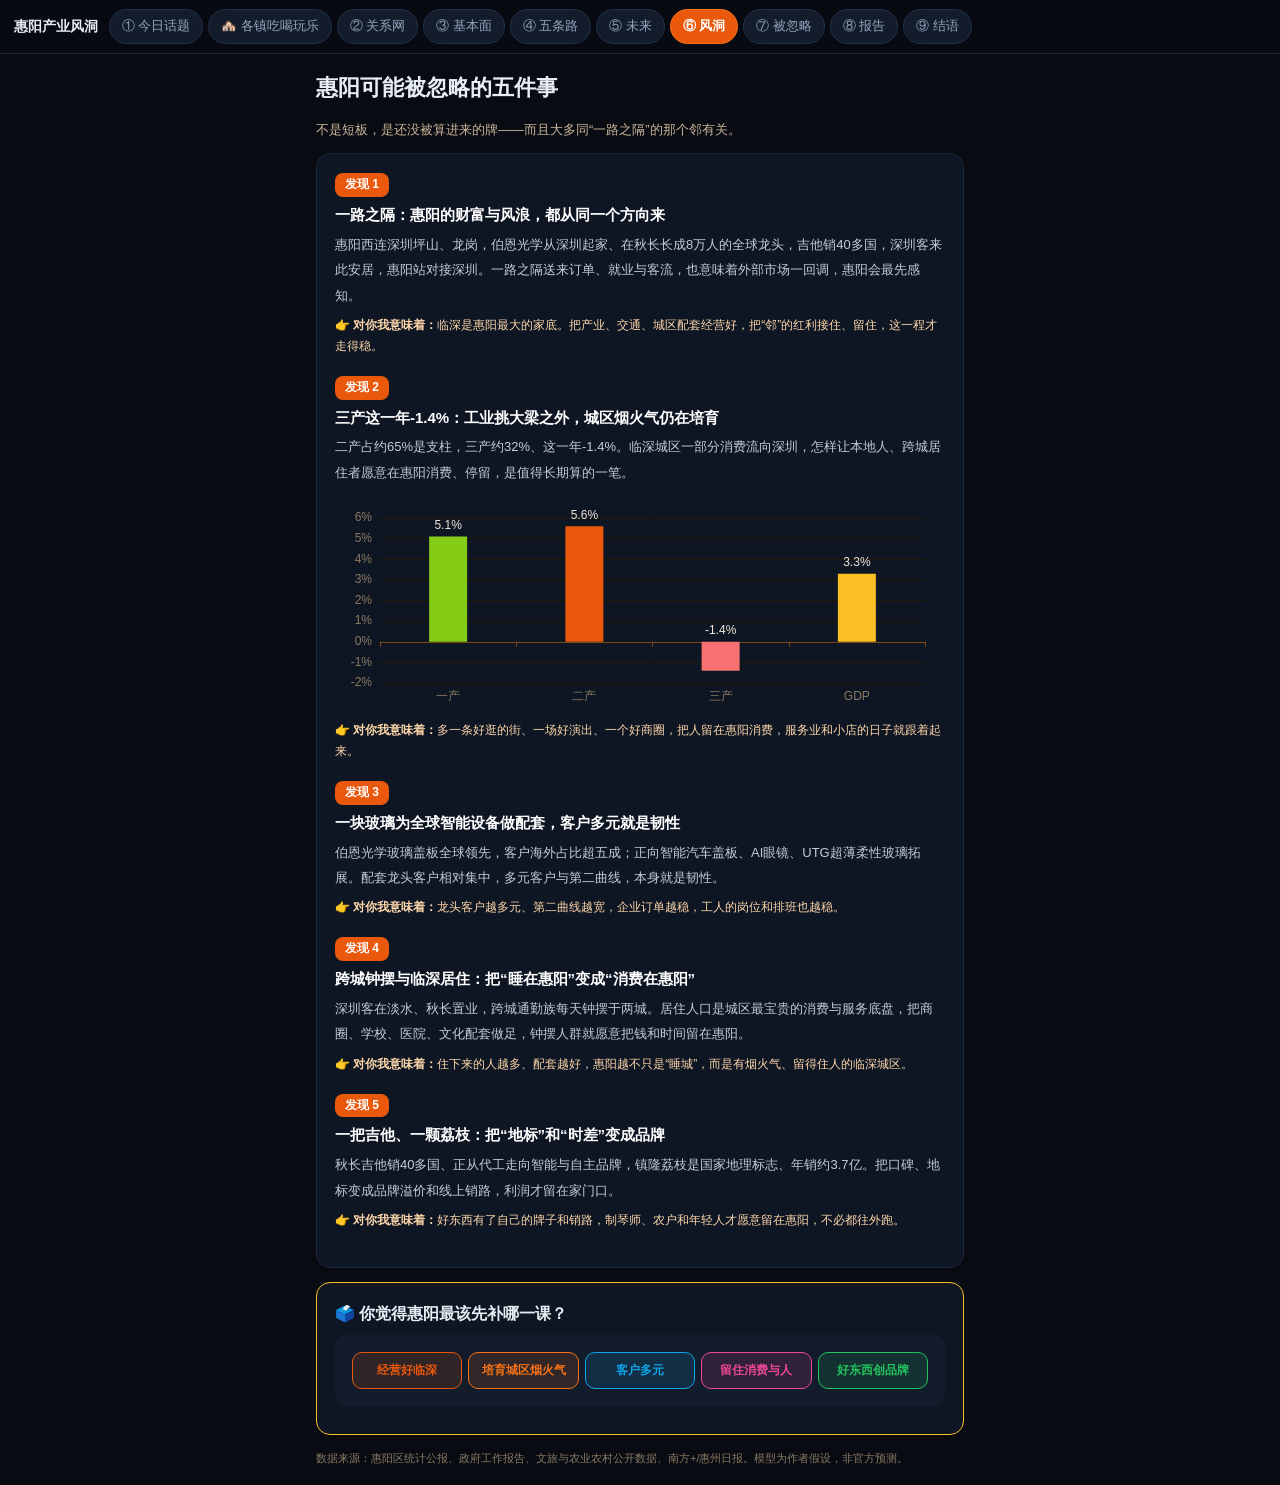
==== blindspot.html @ 1bed4685 "惠阳产业决策风洞（命门·邻）：10页面+统一模型内核+hot/life 数据快照 (2026-10-12)" ====
<!doctype html>
<html lang="zh-CN"><head><meta charset="utf-8"><meta name="viewport" content="width=device-width,initial-scale=1">
<title>惠阳被忽略的</title>
<script src="lib/echarts.min.js"></script>
<script src="model.js"></script>
<style>
*{box-sizing:border-box}
body{margin:0;background:#080b12;color:#e6edf3;font:14px/1.65 -apple-system,"PingFang SC","Microsoft YaHei",sans-serif}
.nav{position:sticky;top:0;z-index:50;display:flex;gap:5px;align-items:center;padding:9px 14px;background:rgba(8,11,18,.95);border-bottom:1px solid #1b2434;overflow-x:auto}
.nav b{font-size:14px;margin-right:6px;flex:none}
.nav a{background:#131c2b;color:#93a4bd;border:1px solid #22304a;padding:6px 12px;border-radius:20px;font-size:12.5px;text-decoration:none;white-space:nowrap;flex:none}
.nav a.on{background:#ea580c;border-color:#f97316;color:#fff;font-weight:600}
.wrap{max-width:680px;margin:auto;padding:16px}
.card{background:#0e1523;border:1px solid #1c2739;border-radius:14px;padding:18px;margin-bottom:14px}
h1{font-size:22px;margin:0 0 4px}.sub{color:#cbb59a;font-size:13px}
h2{font-size:16px;margin:0 0 6px}
.finding{margin-bottom:18px}
.finding .num{display:inline-block;background:#ea580c;color:#fff;border-radius:8px;padding:2px 10px;font-size:12px;font-weight:700;margin-bottom:6px}
.finding .t{font-size:15px;font-weight:700;color:#fff;margin-bottom:4px}
.finding .d{font-size:13px;color:#c2cdda;line-height:1.95}
.chart{width:100%;height:220px;margin-top:8px}
.means{margin-top:7px;font-size:12px;color:#fed7aa;line-height:1.75}
.vote{background:#131c2b;border-radius:10px;padding:14px;margin-top:8px}
.vote button{flex:1;min-width:70px;border-radius:10px;padding:10px 6px;cursor:pointer;font-size:11.5px;font-weight:700;margin:3px}
</style></head><body>

<div class="nav">
  <b>惠阳产业风洞</b>
  <a href="index.html">① 今日话题</a><a href="town.html">🏘️ 各镇吃喝玩乐</a><a href="network.html">② 关系网</a><a href="who.html">③ 基本面</a><a href="choices.html">④ 五条路</a><a href="future.html">⑤ 未来</a><a href="windtunnel.html" class="on">⑥ 风洞</a><a href="blindspot.html">⑦ 被忽略</a><a href="report.html">⑧ 报告</a><a href="ending.html">⑨ 结语</a>
</div>

<div class="wrap">
  <h1>惠阳可能被忽略的五件事</h1>
  <p class="sub">不是短板，是还没被算进来的牌——而且大多同“一路之隔”的那个邻有关。</p>

  <div class="card" style="margin-top:12px">
    <div class="finding">
      <div class="num">发现 1</div>
      <div class="t">一路之隔：惠阳的财富与风浪，都从同一个方向来</div>
      <div class="d">惠阳西连深圳坪山、龙岗，伯恩光学从深圳起家、在秋长长成8万人的全球龙头，吉他销40多国，深圳客来此安居，惠阳站对接深圳。一路之隔送来订单、就业与客流，也意味着外部市场一回调，惠阳会最先感知。</div>
      <div class="means">👉 <b>对你我意味着：</b>临深是惠阳最大的家底。把产业、交通、城区配套经营好，把“邻”的红利接住、留住，这一程才走得稳。</div>
    </div>
    <div class="finding">
      <div class="num">发现 2</div>
      <div class="t">三产这一年-1.4%：工业挑大梁之外，城区烟火气仍在培育</div>
      <div class="d">二产占约65%是支柱，三产约32%、这一年-1.4%。临深城区一部分消费流向深圳，怎样让本地人、跨城居住者愿意在惠阳消费、停留，是值得长期算的一笔。</div>
      <div id="spChart" class="chart"></div>
      <div class="means">👉 <b>对你我意味着：</b>多一条好逛的街、一场好演出、一个好商圈，把人留在惠阳消费，服务业和小店的日子就跟着起来。</div>
    </div>
    <div class="finding">
      <div class="num">发现 3</div>
      <div class="t">一块玻璃为全球智能设备做配套，客户多元就是韧性</div>
      <div class="d">伯恩光学玻璃盖板全球领先，客户海外占比超五成；正向智能汽车盖板、AI眼镜、UTG超薄柔性玻璃拓展。配套龙头客户相对集中，多元客户与第二曲线，本身就是韧性。</div>
      <div class="means">👉 <b>对你我意味着：</b>龙头客户越多元、第二曲线越宽，企业订单越稳，工人的岗位和排班也越稳。</div>
    </div>
    <div class="finding">
      <div class="num">发现 4</div>
      <div class="t">跨城钟摆与临深居住：把“睡在惠阳”变成“消费在惠阳”</div>
      <div class="d">深圳客在淡水、秋长置业，跨城通勤族每天钟摆于两城。居住人口是城区最宝贵的消费与服务底盘，把商圈、学校、医院、文化配套做足，钟摆人群就愿意把钱和时间留在惠阳。</div>
      <div class="means">👉 <b>对你我意味着：</b>住下来的人越多、配套越好，惠阳越不只是“睡城”，而是有烟火气、留得住人的临深城区。</div>
    </div>
    <div class="finding">
      <div class="num">发现 5</div>
      <div class="t">一把吉他、一颗荔枝：把“地标”和“时差”变成品牌</div>
      <div class="d">秋长吉他销40多国、正从代工走向智能与自主品牌，镇隆荔枝是国家地理标志、年销约3.7亿。把口碑、地标变成品牌溢价和线上销路，利润才留在家门口。</div>
      <div class="means">👉 <b>对你我意味着：</b>好东西有了自己的牌子和销路，制琴师、农户和年轻人才愿意留在惠阳，不必都往外跑。</div>
    </div>
  </div>

  <div class="card" style="border-color:#fbbf24">
    <h2>🗳️ 你觉得惠阳最该先补哪一课？</h2>
    <div class="vote" id="voteGrid" style="display:flex;flex-wrap:wrap"></div>
    <div id="voteOut" style="margin-top:10px;font-size:12.5px;color:#cbd5e1"></div>
  </div>

  <div style="font-size:11px;color:#8a7a63;line-height:1.8">数据来源：惠阳区统计公报、政府工作报告、文旅与农业农村公开数据、南方+/惠州日报。模型为作者假设，非官方预测。</div>
</div>
<script>
// 2025 三次产业与GDP增速（突出三产-1.4%）
echarts.init(document.getElementById('spChart')).setOption({
  backgroundColor:'transparent',
  grid:{left:45,right:20,top:25,bottom:30},
  xAxis:{type:'category',data:['一产','二产','三产','GDP'],axisLabel:{color:'#8a7a63'},axisLine:{lineStyle:{color:'#7c4a12'}}},
  yAxis:{type:'value',axisLabel:{color:'#8a7a63',formatter:'{value}%'},splitLine:{lineStyle:{color:'#241a08'}}},
  series:[{type:'bar',barWidth:38,
    data:[
      {value:5.1,itemStyle:{color:'#84cc16'}},
      {value:5.6,itemStyle:{color:'#ea580c'}},
      {value:-1.4,itemStyle:{color:'#f87171'}},
      {value:3.3,itemStyle:{color:'#fbbf24'}}],
    label:{show:true,position:'top',color:'#f0e6d8',formatter:'{c}%'}}]
});
(function(){
  const KEY="huiyang_vote_v1";
  const opts=[
    {k:"neighbor",label:"经营好临深",c:"#ea580c"},
    {k:"service",label:"培育城区烟火气",c:"#f97316"},
    {k:"diversify",label:"客户多元",c:"#0ea5e9"},
    {k:"live",label:"留住消费与人",c:"#ec4899"},
    {k:"brand",label:"好东西创品牌",c:"#22c55e"}
  ];
  let d=JSON.parse(localStorage.getItem(KEY)||'{}');
  opts.forEach(o=>{if(typeof d[o.k]!=="number")d[o.k]=0;});
  document.getElementById('voteGrid').innerHTML=opts.map(o=>
    `<button style="background:${o.c}22;border:1px solid ${o.c};color:${o.c}" onclick="pick('${o.k}')">${o.label}</button>`).join("");
  window.pick=function(k){
    const cur=opts.find(o=>o.k===k);
    if(localStorage.getItem(KEY+"_done")){
      document.getElementById('voteOut').innerHTML=`你这一票投给了 <b style="color:${cur.c}">${cur.label}</b>。`;return;
    }
    d[k]++;localStorage.setItem(KEY,JSON.stringify(d));localStorage.setItem(KEY+"_done","1");
    document.getElementById('voteOut').innerHTML=`你这一票投给了 <b style="color:${cur.c}">${cur.label}</b>。<span style="color:#8a7a63">（本机选择，不同人的投票暂不汇总，不代表全体）</span>`;
  };
})();
</script>
</body></html>
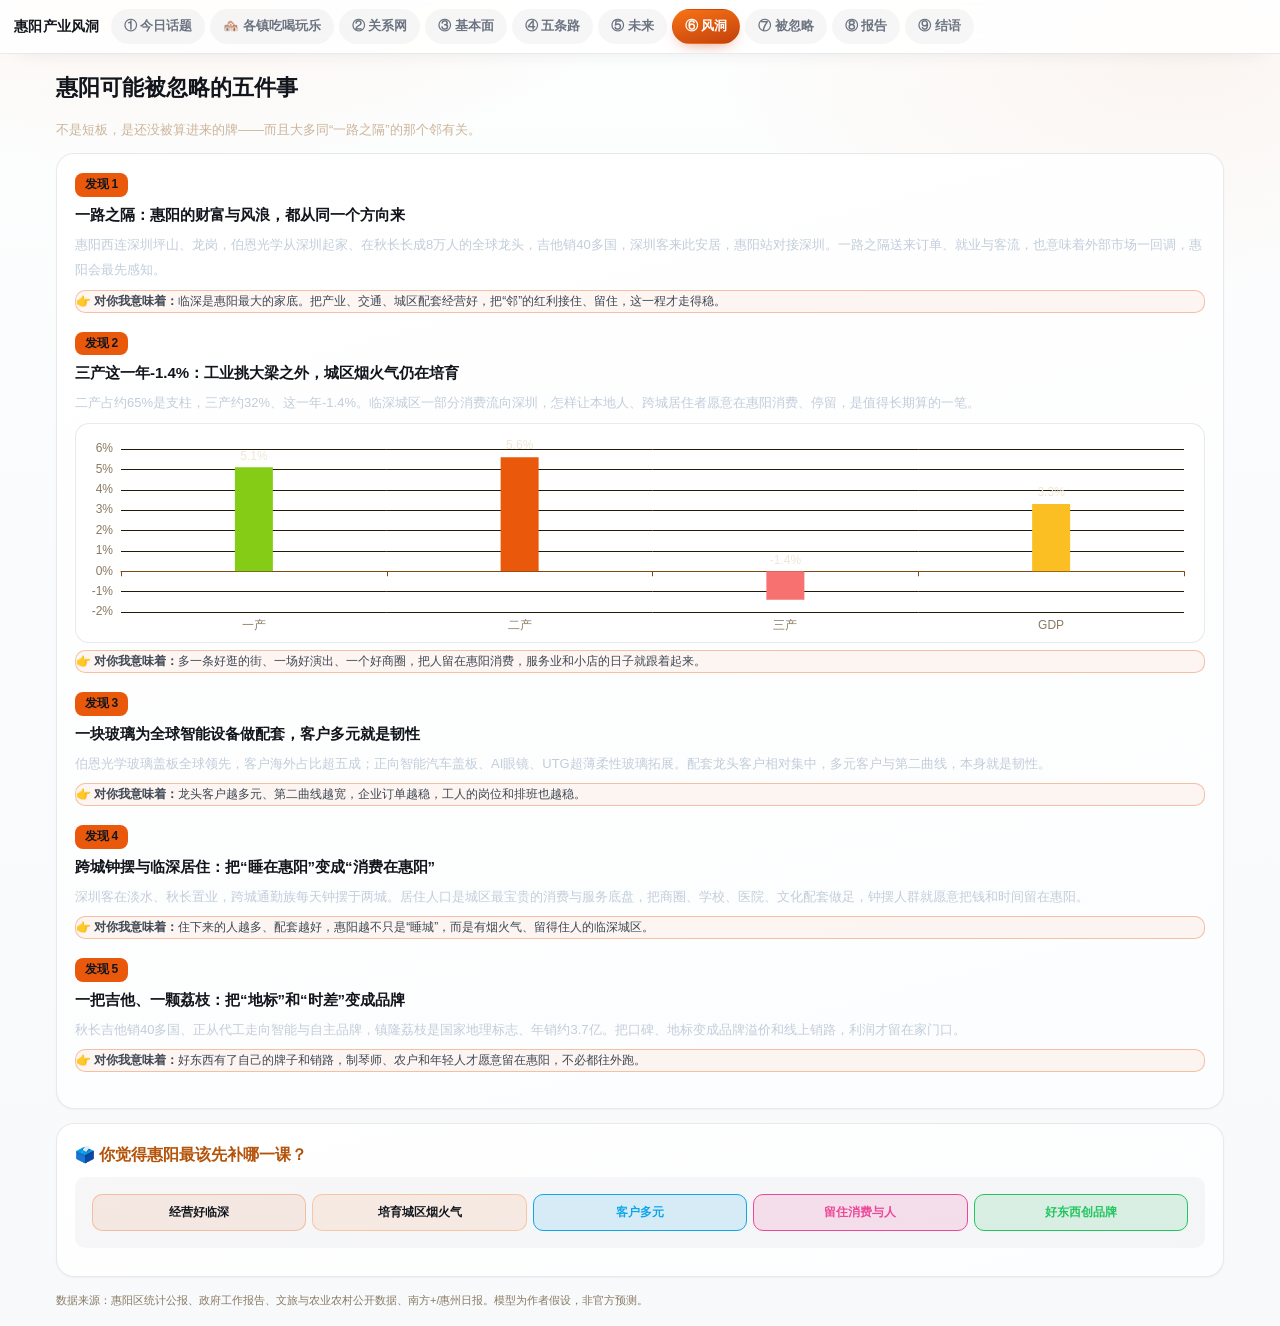
==== commit 188c4c91: "UI: 升级为高级白玻璃浅色设计系统 - 新增 ui/premium.css 覆盖层（保留原有结构与交互，只改配色/字重/阴影/圆角） - 11 个页面注入样式 + premium 偶发 503 自动" ====
--- a/blindspot.html
+++ b/blindspot.html
@@ -2,7 +2,7 @@
 <html lang="zh-CN"><head><meta charset="utf-8"><meta name="viewport" content="width=device-width,initial-scale=1">
 <title>惠阳被忽略的</title>
 <script src="lib/echarts.min.js"></script>
-<script src="model.js"></script>
+<script src="model.js?v=20261012f"></script>
 <style>
 *{box-sizing:border-box}
 body{margin:0;background:#080b12;color:#e6edf3;font:14px/1.65 -apple-system,"PingFang SC","Microsoft YaHei",sans-serif}
@@ -22,7 +22,14 @@
 .means{margin-top:7px;font-size:12px;color:#fed7aa;line-height:1.75}
 .vote{background:#131c2b;border-radius:10px;padding:14px;margin-top:8px}
 .vote button{flex:1;min-width:70px;border-radius:10px;padding:10px 6px;cursor:pointer;font-size:11.5px;font-weight:700;margin:3px}
-</style></head><body>
+</style><link rel="stylesheet" href="ui/premium.css">
+<script>/* premium 样式偶发 503：失败自动重试一次 */
+(function(){var r={};Array.prototype.forEach.call(
+document.querySelectorAll('link[rel="stylesheet"][href*="premium"]'),
+function(l){l.addEventListener("error",function(){if(r[l.href])return;r[l.href]=1;
+var s=document.createElement("link");s.rel="stylesheet";
+s.href=l.href.split("?")[0]+"?retry="+Date.now();document.head.appendChild(s);});});})();</script>
+</head><body>
 
 <div class="nav">
   <b>惠阳产业风洞</b>
--- a/ui/premium.css
+++ b/ui/premium.css
@@ -0,0 +1,854 @@
+/* ============================================================
+   惠东 · 高级浅色设计系统（深色模板 → 白玻璃浅色）
+   只改颜色 / 字重 / 阴影 / 圆角，不动结构与交互
+   ============================================================ */
+:root{
+  --ac:#c2410c;            /* 区域主色：惠东海青 */
+  --ac-2:#ea580c;
+  --ac-soft:rgba(234,88,12,.10);
+  --ac-line:rgba(234,88,12,.34);
+  --ink:#12161c;
+  --ink2:#3f4753;
+  --ink3:#6b7280;
+  --ink4:#8b95a5;
+  --hair:rgba(17,24,39,.09);
+  --hair-2:rgba(17,24,39,.14);
+  --card:#ffffff;
+  --card-2:#fbfcfd;
+  --shadow-1:0 1px 2px rgba(16,24,40,.04);
+  --shadow-2:0 2px 6px rgba(16,24,40,.04), 0 14px 34px -18px rgba(16,24,40,.22);
+  --shadow-3:0 4px 12px rgba(16,24,40,.05), 0 28px 60px -24px rgba(16,24,40,.26);
+  --r-lg:18px; --r-md:14px; --r-sm:10px;
+  --gold:#b45309;
+  --red:#c0392b;
+  --green:#0f766e;
+  --violet:#6d28d9;
+}
+
+/* ---------- 基础 ---------- */
+html body{
+  background:
+    radial-gradient(900px 420px at 12% -6%, rgba(234,88,12,.07), transparent 60%),
+    radial-gradient(760px 380px at 92% 4%, rgba(234,88,12,.05), transparent 62%),
+    linear-gradient(180deg,#fdfefe 0%,#fafbfc 42%,#f7f9fb 100%) !important;
+  color:var(--ink) !important;
+  font-feature-settings:"tnum" 1;
+  -webkit-font-smoothing:antialiased;
+}
+html body ::selection{background:rgba(234,88,12,.18);color:var(--ink)}
+html body a{color:var(--ac)}
+html body b,html body strong{color:inherit}
+html body small{color:var(--ink3)}
+
+/* ---------- 顶部导航 ---------- */
+html body .nav{
+  background:rgba(255,255,255,.86) !important;
+  backdrop-filter:saturate(180%) blur(14px);
+  border-bottom:1px solid var(--hair) !important;
+  box-shadow:0 1px 0 rgba(255,255,255,.9) inset, 0 8px 24px -20px rgba(16,24,40,.28);
+}
+html body .nav b{color:var(--ink) !important;font-weight:800;letter-spacing:.02em}
+html body .nav a{
+  background:rgba(17,24,39,.035) !important;
+  color:var(--ink3) !important;
+  border:1px solid transparent !important;
+  border-radius:999px !important;
+  font-weight:600;
+  transition:background .18s,color .18s,border-color .18s;
+}
+html body .nav a:hover{background:rgba(234,88,12,.08) !important;color:var(--ac) !important}
+html body .nav a.on{
+  background:linear-gradient(165deg,#f97316,#c2410c) !important;
+  color:#fff !important;
+  border-color:transparent !important;
+  box-shadow:0 6px 16px -8px rgba(194,65,12,.65);
+}
+
+/* ---------- 版心 ---------- */
+html body .wrap{max-width:1200px}
+
+/* ---------- Hero ---------- */
+html body .hero{
+  background:
+    radial-gradient(120% 120% at 50% 0%, rgba(234,88,12,.10), transparent 58%),
+    linear-gradient(180deg,#ffffff 0%,#fbfdfe 100%) !important;
+  border:1px solid var(--hair) !important;
+  box-shadow:var(--shadow-2);
+}
+html body .hero::before{
+  background:
+    radial-gradient(circle at 16% 84%, rgba(234,88,12,.10) 0%, transparent 42%),
+    radial-gradient(circle at 82% 78%, rgba(251,191,36,.12) 0%, transparent 40%),
+    radial-gradient(circle at 50% 100%, rgba(234,88,12,.08) 0%, transparent 60%) !important;
+}
+html body .hero .kick{
+  color:var(--ac) !important;
+  font-weight:700;
+  letter-spacing:.32em !important;
+  font-size:10.5px !important;
+}
+html body .hero h1{
+  color:var(--ink) !important;
+  font-weight:900 !important;
+  letter-spacing:-.02em !important;
+  font-size:34px !important;
+  line-height:1.28 !important;
+}
+html body .hero h1 .sea{
+  background:linear-gradient(120deg,#c2410c,#ea580c 55%,#0ea5b7);
+  -webkit-background-clip:text;background-clip:text;color:transparent !important;
+}
+html body .hero .sub{color:var(--ink3) !important;line-height:1.9 !important}
+html body .hero .sub span{color:var(--ink4) !important}
+
+/* ---------- 卡片骨架 ---------- */
+html body .card,
+html body .scan-row,
+html body .town-panel,
+html body .proud-panel,
+html body .chartbox,
+html body .kpi,
+html body .metric,
+html body .val-card,
+html body .param-panel,
+html body .val-grid,
+html body .ab-card,
+html body .scen-grid,
+html body .vegcard{
+  background:linear-gradient(165deg,#ffffff 0%,#fcfdfe 100%) !important;
+  border:1px solid var(--hair) !important;
+  border-radius:var(--r-lg) !important;
+  box-shadow:var(--shadow-1) !important;
+}
+html body .card:hover,
+html body .tcard:hover{
+  box-shadow:var(--shadow-3) !important;
+  transform:translateY(-2px);
+}
+
+/* 强调面板：左侧主色竖条 */
+html body .town-panel,
+html body .proud-panel{
+  position:relative;overflow:hidden;
+}
+html body .town-panel::before,
+html body .proud-panel::before{
+  content:"";position:absolute;left:0;top:0;bottom:0;width:4px;
+  background:linear-gradient(180deg,var(--ac),rgba(234,88,12,.25));
+  border-radius:4px 0 0 4px;
+}
+
+/* ---------- 雷达 ---------- */
+html body .radar circle,
+html body .radar line{stroke:rgba(17,24,39,.16) !important}
+html body .radar .scanline line{stroke:var(--ac) !important}
+html body .radar .scanline circle{fill:var(--ac) !important}
+
+html body .scan-info{color:var(--ink3) !important;line-height:1.8}
+html body .refresh,
+html body .btn,
+html body .rbtn,
+html body .next a{
+  background:linear-gradient(165deg,#f97316,#c2410c) !important;
+  color:#fff !important;
+  border:0 !important;
+  border-radius:999px !important;
+  font-weight:700 !important;
+  box-shadow:0 8px 20px -10px rgba(194,65,12,.7) !important;
+  transition:transform .16s,box-shadow .16s !important;
+}
+html body .refresh:hover,
+html body .btn:hover,
+html body .next a:hover{transform:translateY(-1px);box-shadow:0 12px 26px -12px rgba(194,65,12,.75) !important}
+html body .ghost,
+html body .plain{
+  background:#fff !important;color:var(--ink2) !important;
+  border:1px solid var(--hair-2) !important;box-shadow:none !important;
+}
+
+/* ---------- 面板标题 ---------- */
+html body .town-panel .t,
+html body .proud-panel .t,
+html body .rank-title,
+html body .ruler-title,
+html body .acttitle,
+html body .conclusion{
+  color:var(--ink) !important;font-weight:800 !important;letter-spacing:-.01em;
+}
+html body .town-panel .d,
+html body .proud-panel .d,
+html body .ruler-desc{
+  color:var(--ink3) !important;
+}
+
+/* ---------- 镇街 / 骄傲 按钮 ---------- */
+html body .town-grid button,
+html body .proud-row button{
+  background:var(--ac-soft) !important;
+  border:1px solid var(--ac-line) !important;
+  color:var(--ac) !important;
+  font-weight:700 !important;
+  border-radius:var(--r-sm) !important;
+}
+html body .town-grid button:hover,
+html body .proud-row button:hover{
+  background:rgba(234,88,12,.18) !important;
+  transform:translateY(-1px);
+  box-shadow:0 8px 18px -12px rgba(194,65,12,.7);
+}
+html body .town-out,
+html body .proud-out,
+html body .vote-out{
+  color:var(--ink2) !important;line-height:1.85;
+}
+
+/* ---------- 分类筛选 ---------- */
+html body .cat,
+html body .switch,
+html body .toolbar button{
+  background:#fff !important;
+  color:var(--ink3) !important;
+  border:1px solid var(--hair-2) !important;
+  border-radius:999px !important;
+  font-weight:600 !important;
+}
+html body .cat:hover{color:var(--ac) !important;border-color:var(--ac-line) !important}
+html body .cat.on,
+html body .switch.on,
+html body .toolbar button.on{
+  background:linear-gradient(165deg,#f97316,#c2410c) !important;
+  color:#fff !important;border-color:transparent !important;
+  box-shadow:0 8px 18px -10px rgba(194,65,12,.7) !important;
+}
+
+/* ---------- 话题卡 ---------- */
+html body .topic-grid{gap:14px}
+html body .tcard{
+  background:linear-gradient(165deg,#ffffff,#fbfcfd) !important;
+  border:1px solid var(--hair) !important;
+  box-shadow:var(--shadow-1) !important;
+}
+html body .tcard .meta{color:var(--ink4) !important;font-weight:600}
+html body .tcard .title{color:var(--ink) !important;font-weight:800 !important;line-height:1.5}
+html body .tcard .detail{color:var(--ink2) !important}
+html body .tcard .detail a,
+html body .detail a{color:var(--ac) !important}
+html body .tier{
+  background:var(--ac-soft) !important;color:var(--ac) !important;
+  border:1px solid var(--ac-line) !important;border-radius:999px !important;
+}
+html body .like-btn,
+html body .likeBtn{color:var(--ink3) !important}
+html body .likebar{background:#fff !important;border:1px solid var(--hair) !important;box-shadow:var(--shadow-2) !important}
+html body .likebar button{color:var(--ink2) !important}
+
+/* ---------- 正文文字 ---------- */
+html body .disc,
+html body .note,
+html body .algo-note,
+html body .worldnote{
+  color:var(--ink4) !important;line-height:1.85 !important;
+}
+html body .src,
+html body .src-list,
+html body .met,
+html body .meta{color:var(--ink4) !important}
+html body .quote,
+html body .bigquote{
+  color:var(--ink2) !important;
+  border-left:3px solid var(--ac-line) !important;
+  background:rgba(234,88,12,.05) !important;
+  border-radius:0 var(--r-sm) var(--r-sm) 0 !important;
+}
+
+/* ---------- 数字 ---------- */
+html body .num,
+html body .val,
+html body .kpi b,
+html body .metric b,
+html body .big{
+  color:var(--ink) !important;
+  font-weight:900 !important;
+  letter-spacing:-.02em !important;
+}
+html body .kpi .l,
+html body .kpi .lab,
+html body .metric .l,
+html body .metric .lab{color:var(--ink3) !important}
+
+/* ---------- 步骤 / 路径 ---------- */
+html body .step{
+  background:#fff !important;
+  border:1px solid var(--hair) !important;
+  border-left:3px solid var(--ac-line) !important;
+  border-radius:var(--r-sm) !important;
+  color:var(--ink2) !important;
+}
+html body .path{
+  color:var(--ink2) !important;
+  border-left:2px dashed var(--hair-2) !important;
+}
+
+/* ---------- 图表容器 ---------- */
+html body .chart,
+html body .chartbox,
+html body .chart-sm{
+  background:#fff !important;
+  border:1px solid var(--hair) !important;
+  border-radius:var(--r-md) !important;
+}
+
+/* ---------- 表格 / 列表 ---------- */
+html body table{color:var(--ink2) !important}
+html body th{color:var(--ink3) !important;border-bottom:1px solid var(--hair-2) !important}
+html body td{border-bottom:1px solid var(--hair) !important}
+html body .rank-row{border-bottom:1px solid var(--hair) !important}
+html body .rank-row:hover{background:rgba(234,88,12,.04) !important}
+
+/* ---------- 进度条 / 量表 ---------- */
+html body .bar-bg{background:rgba(17,24,39,.06) !important;border-radius:999px !important}
+html body .bar{background:linear-gradient(90deg,#ea580c,#c2410c) !important;border-radius:999px !important}
+html body .gauge{color:var(--ink3) !important}
+
+/* ---------- 标签 ---------- */
+html body .tag,
+html body .pick-tag,
+html body .blood-tag,
+html body .grade,
+html body .flag{
+  background:rgba(17,24,39,.05) !important;
+  color:var(--ink2) !important;
+  border:1px solid var(--hair) !important;
+  border-radius:999px !important;
+}
+html body .blood-A{color:var(--red) !important;background:rgba(192,57,43,.08) !important;border-color:rgba(192,57,43,.28) !important}
+html body .blood-B{color:var(--gold) !important;background:rgba(180,83,9,.08) !important;border-color:rgba(180,83,9,.28) !important}
+html body .blood-C{color:var(--green) !important;background:rgba(15,118,110,.08) !important;border-color:rgba(15,118,110,.28) !important}
+
+/* ---------- 场景 / 对比 ---------- */
+html body .scene,
+html body .scenes,
+html body .ab-side,
+html body .ab-mid{
+  background:#fff !important;
+  border:1px solid var(--hair) !important;
+  border-radius:var(--r-md) !important;
+  color:var(--ink2) !important;
+}
+html body .ab-mid{background:var(--card-2) !important}
+
+/* ---------- 结尾 / 大字 ---------- */
+html body .closing,
+html body .lossline{
+  color:var(--ink) !important;
+}
+html body .closing .big,
+html body .big{
+  background:linear-gradient(120deg,#c2410c,#ea580c);
+  -webkit-background-clip:text;background-clip:text;color:transparent !important;
+}
+
+/* ---------- 内联深色兜底（style 属性里的写死值） ---------- */
+html body [style*="background:#0a0f1a"],
+html body [style*="background:#080b12"],
+html body [style*="background:#0e1523"],
+html body [style*="background:#131c2b"],
+html body [style*="background:#0f172a"],
+html body [style*="background:#1c2739"],
+html body [style*="background:#22304a"],
+html body [style*="background:#0b1426"],
+html body [style*="background:#0a0f18"]{
+  background:#fff !important;
+}
+html body [style*="color:#e6edf3"],
+html body [style*="color:#f8fafc"],
+html body [style*="color:#fff"],
+html body [style*="color:#ffffff"]{color:var(--ink) !important}
+html body [style*="color:#cbd5e1"],
+html body [style*="color:#e2e8f0"]{color:var(--ink2) !important}
+html body [style*="color:#94a3b8"],
+html body [style*="color:#93a4bd"],
+html body [style*="color:#8fa3bf"],
+html body [style*="color:#a8bccd"]{color:var(--ink3) !important}
+html body [style*="color:#5b6b82"],
+html body [style*="color:#64748b"],
+html body [style*="color:#7c8b99"]{color:var(--ink4) !important}
+html body [style*="color:#67e8f9"],
+html body [style*="color:#22d3ee"],
+html body [style*="color:#a5f3fc"],
+html body [style*="color:#7dd3fc"]{color:var(--ac) !important}
+html body [style*="color:#fbbf24"],
+html body [style*="color:#f59e0b"],
+html body [style*="color:#fdba74"]{color:var(--gold) !important}
+html body [style*="color:#f87171"],
+html body [style*="color:#fb923c"],
+html body [style*="color:#f97316"]{color:var(--red) !important}
+html body [style*="border:1px solid #1c2739"],
+html body [style*="border:1px solid #22304a"],
+html body [style*="border-bottom:1px solid #1c2739"]{border-color:var(--hair) !important}
+html body [style*="background:#131c2b"]{background:rgba(17,24,39,.04) !important}
+
+/* ============================================================
+   第二批：页面私有组件
+   ============================================================ */
+/* 各镇页 */
+html body .scan-bar{
+  background:#fff !important;border:1px solid var(--hair) !important;
+  border-radius:var(--r-lg) !important;box-shadow:var(--shadow-1) !important;
+  color:var(--ink2) !important;
+}
+html body .town,
+html body .town.pick{
+  background:linear-gradient(165deg,#ffffff,#fbfcfd) !important;
+  border:1px solid var(--hair) !important;
+  border-radius:var(--r-lg) !important;
+  box-shadow:var(--shadow-1) !important;
+}
+html body .town:hover{box-shadow:var(--shadow-3) !important}
+html body .town.pick{border-color:var(--ac-line) !important}
+html body .town .name,
+html body .town h3,
+html body .town b{color:var(--ink) !important}
+html body .town .sub,
+html body .town .meta,
+html body .town .src,
+html body .town .why{color:var(--ink3) !important}
+html body .town .tag{
+  background:var(--ac-soft) !important;color:var(--ac) !important;
+  border-color:var(--ac-line) !important;border-radius:999px !important;
+}
+html body .town .pick-tag{
+  background:linear-gradient(165deg,#f97316,#c2410c) !important;color:#fff !important;
+  border-radius:999px !important;
+}
+html body .livebar{
+  background:rgba(180,83,9,.06) !important;
+  border:1px solid rgba(180,83,9,.28) !important;
+  color:var(--gold) !important;
+  border-radius:var(--r-md) !important;
+}
+html body .veg-title{color:var(--ac) !important;font-weight:800}
+html body .vegcard .vn{color:var(--ink) !important}
+html body .vegcard .vp{color:var(--ac) !important}
+html body .vegcard .vd{color:var(--ink3) !important}
+html body .disc{background:rgba(17,24,39,.03) !important;border-radius:var(--r-sm) !important}
+
+/* 关系网 */
+html body .stage{
+  background:
+    radial-gradient(70% 60% at 50% 45%, rgba(234,88,12,.10), transparent 70%),
+    linear-gradient(180deg,#ffffff,#fafcfd) !important;
+  border:1px solid var(--hair) !important;
+  border-radius:var(--r-lg) !important;
+}
+
+/* 五条路 */
+html body .path,
+html body .path.on{
+  background:linear-gradient(165deg,#ffffff,#fbfcfd) !important;
+  border:1px solid var(--hair) !important;
+  border-radius:var(--r-lg) !important;
+  box-shadow:var(--shadow-1) !important;
+  color:var(--ink2) !important;
+}
+html body .path.on{border-color:var(--ac-line) !important;box-shadow:0 0 0 3px rgba(234,88,12,.10) !important}
+html body .gap{
+  background:rgba(17,24,39,.035) !important;
+  border:1px solid var(--hair) !important;
+  border-radius:var(--r-lg) !important;
+  color:var(--ink2) !important;
+}
+
+/* 结语 */
+html body .closing{
+  background:
+    radial-gradient(80% 70% at 50% 0%, rgba(234,88,12,.10), transparent 62%),
+    linear-gradient(180deg,#ffffff,#fbfdfe) !important;
+  border:1px solid var(--hair) !important;
+  border-radius:var(--r-lg) !important;
+  color:var(--ink) !important;
+}
+html body .closing h1,
+html body .closing h2,
+html body .closing p{color:var(--ink) !important}
+html body details{
+  background:#fff !important;
+  border:1px solid var(--hair) !important;
+  border-radius:var(--r-md) !important;
+}
+html body details summary{color:var(--ink) !important;font-weight:700}
+html body .worldnote{
+  background:rgba(234,88,12,.05) !important;
+  border:1px solid var(--ac-line) !important;
+  border-radius:var(--r-sm) !important;
+  color:var(--ink2) !important;
+}
+html body .grid6 .feat,
+html body .feat{
+  background:#fff !important;
+  border:1px solid var(--hair) !important;
+  border-radius:var(--r-md) !important;
+  color:var(--ink2) !important;
+}
+
+/* 角色 */
+html body .card svg#svg,
+html body svg#svg{
+  background:
+    radial-gradient(60% 55% at 50% 45%, rgba(234,88,12,.12), transparent 70%),
+    #ffffff !important;
+  border-radius:var(--r-md) !important;
+}
+html body .roles .rc,
+html body .rc{
+  background:#fff !important;
+  border:1px solid var(--hair) !important;
+  border-radius:var(--r-md) !important;
+  color:var(--ink2) !important;
+}
+html body .roles .rc.on,
+html body .rc.on{border-color:var(--ac-line) !important;background:rgba(234,88,12,.06) !important}
+html body .worry{
+  background:rgba(192,57,43,.06) !important;
+  border:1px solid rgba(192,57,43,.26) !important;
+  border-radius:var(--r-md) !important;
+  color:var(--ink2) !important;
+}
+
+/* 未来 */
+html body #out .conclusion,
+html body .conclusion{
+  background:#fff !important;
+  border:1px solid var(--hair) !important;
+  border-radius:var(--r-lg) !important;
+  color:var(--ink) !important;
+}
+html body .card .note{
+  background:rgba(17,24,39,.03) !important;
+  border-radius:var(--r-sm) !important;
+  color:var(--ink3) !important;
+}
+html body .gauges .gauge,
+html body .gauge{
+  background:rgba(17,24,39,.035) !important;
+  border:1px solid var(--hair) !important;
+  border-radius:var(--r-sm) !important;
+  color:var(--ink2) !important;
+}
+html body .scen3 .s{
+  background:#fff !important;
+  border:1px solid var(--hair) !important;
+  border-radius:var(--r-sm) !important;
+  color:var(--ink2) !important;
+}
+
+/* 被忽略 */
+html body .vote{
+  background:rgba(17,24,39,.03) !important;
+  border-radius:var(--r-sm) !important;
+}
+html body .finding .means{
+  background:rgba(234,88,12,.05) !important;
+  border:1px solid var(--ac-line) !important;
+  border-radius:var(--r-sm) !important;
+  color:var(--ink2) !important;
+}
+
+/* 风洞 */
+html body .real{
+  background:linear-gradient(165deg,#ffffff,#fbfcfd) !important;
+  border:1px solid var(--hair) !important;
+  border-radius:var(--r-lg) !important;
+  box-shadow:var(--shadow-1) !important;
+  color:var(--ink2) !important;
+}
+html body .bridge{
+  border-radius:var(--r-md) !important;
+}
+html body .bridge.b-orange{
+  background:rgba(180,83,9,.06) !important;
+  border:1px solid rgba(180,83,9,.26) !important;
+  color:var(--ink2) !important;
+}
+html body .lossline{
+  background:rgba(17,24,39,.035) !important;
+  border-radius:var(--r-sm) !important;
+  color:var(--ink2) !important;
+}
+
+/* 报告 */
+html body .cover{
+  background:
+    radial-gradient(80% 70% at 50% 0%, rgba(234,88,12,.12), transparent 62%),
+    linear-gradient(180deg,#ffffff,#fbfdfe) !important;
+  border:1px solid var(--hair) !important;
+  border-radius:var(--r-lg) !important;
+}
+html body .cover h1,
+html body .cover h2,
+html body .cover p{color:var(--ink) !important}
+html body .mycon{
+  background:
+    radial-gradient(70% 60% at 50% 0%, rgba(234,88,12,.10), transparent 62%),
+    linear-gradient(180deg,#ffffff,#fbfcfd) !important;
+  border:1px solid var(--hair) !important;
+  border-radius:var(--r-lg) !important;
+  color:var(--ink) !important;
+}
+html body .scen-card{
+  background:#fff !important;
+  border:1px solid var(--hair) !important;
+  border-radius:var(--r-md) !important;
+  color:var(--ink2) !important;
+}
+html body .scen-card.g{border-left:3px solid rgba(15,118,110,.5) !important}
+html body .scen-card.r{border-left:3px solid rgba(192,57,43,.5) !important}
+html body .scen-card.y{border-left:3px solid rgba(180,83,9,.5) !important}
+
+/* 镇名（原为白字，浅色下需显式改深） */
+html body .town .head .n{
+  color:var(--ink) !important;
+  font-weight:900 !important;
+  font-size:21px !important;
+  letter-spacing:-.01em !important;
+}
+html body .town .head{display:flex;align-items:center;gap:8px;flex-wrap:wrap}
+html body .town .k{color:var(--ac) !important;font-weight:800}
+
+/* 卡片内标题（原为白字） */
+html body .t,
+html body .path .t,
+html body .finding .t,
+html body .rc .t,
+html body .feat .t{
+  color:var(--ink) !important;font-weight:800 !important;
+}
+html body .p50,
+html body .p50 b,
+html body .p50 strong{color:var(--ink2) !important}
+html body .p50 b{color:var(--ink) !important;font-weight:900 !important}
+
+/* 品牌字 / 特性标题 / 优先标签（原为白字） */
+html body .nav span{color:var(--ink) !important;font-weight:800 !important}
+html body .feat b,
+html body .grid6 .feat b{color:var(--ink) !important;font-weight:800 !important}
+html body .pri{
+  background:rgba(234,88,12,.10) !important;
+  color:var(--ac) !important;
+  border:1px solid var(--ac-line) !important;
+  border-radius:999px !important;
+}
+
+/* 单选按钮：未选中浅底，选中实心 */
+html body .rbtn,
+html body .rbtns button{
+  background:#fff !important;color:var(--ink3) !important;
+  border:1px solid var(--hair-2) !important;box-shadow:none !important;
+  border-radius:999px !important;font-weight:600 !important;
+}
+html body .rbtn:hover{color:var(--ac) !important;border-color:var(--ac-line) !important}
+html body .rbtn.on,
+html body .rbtns button.on{
+  background:linear-gradient(165deg,#f97316,#c2410c) !important;
+  color:#fff !important;border-color:transparent !important;
+  box-shadow:0 8px 18px -10px rgba(194,65,12,.7) !important;
+}
+
+/* 关系网 SVG：文字转深、连线提亮 */
+html body .stage text[fill="#e6edf3"]{fill:var(--ink) !important}
+html body .stage text[fill="#7d8fa5"]{fill:var(--ink3) !important}
+html body .stage text[fill="#fca5a5"]{fill:var(--red) !important}
+html body .stage line{stroke-opacity:0.62 !important}
+html body .stage circle[stroke]{stroke-width:1.6 !important}
+
+/* 角色页 SVG 文字 */
+html body svg#svg text[fill="#e6edf3"],
+html body svg#svg text[fill="#f8fafc"],
+html body svg#svg text[fill="#ffffff"]{fill:var(--ink) !important}
+html body svg#svg text[fill="#7d8fa5"],
+html body svg#svg text[fill="#94a3b8"]{fill:var(--ink3) !important}
+
+/* ---------- 通用浅底文字补丁（深色模板遗留字色） ---------- */
+html body .card > b{color:var(--ink) !important}
+html body .card > b + *,html body .card b + div{color:var(--ink2)}
+html body .mut,html body .cmp .l,html body .met .n,html body .met .a{color:var(--ink3) !important}
+html body .cmp .r.cy{color:var(--gold) !important}
+html body .met .b{color:var(--ac) !important}
+html body .chk{background:#fff !important;border:1px solid var(--hair) !important;border-radius:var(--r-sm) !important}
+html body .chk:hover{border-color:var(--ac-line) !important}
+html body .chk.on{background:var(--ac-soft) !important;border-color:var(--ac-line) !important}
+html body .chk .t{color:var(--ink) !important}
+html body .chk .d{color:var(--ink3) !important}
+html body .chk .g{color:var(--ac) !important}
+html body input[type=checkbox]{accent-color:var(--ac)}
+html body .worry{background:#fef6f6 !important;color:var(--red) !important;border-left-color:var(--red) !important}
+html body svg{background:transparent !important}
+
+/* ---------- 页面私有类补丁（第二批） ---------- */
+html body .topic{background:#fff !important;border:1px solid var(--hair) !important;box-shadow:var(--shadow-1) !important}
+html body .topic .meta,html body .topic .src{color:var(--ink4) !important}
+html body .topic .t{color:var(--ink) !important}
+html body .topic .d{color:var(--ink2) !important}
+html body .stat{background:#fff !important;border:1px solid var(--hair) !important;box-shadow:var(--shadow-1) !important}
+html body .stat *{color:var(--ink) !important}
+html body .guess{background:#fff !important;border:1px solid var(--hair) !important;box-shadow:var(--shadow-1) !important}
+html body .guess *{color:var(--ink2) !important}
+html body .guess input{background:var(--card-2) !important;border:1px solid var(--hair-2) !important;color:var(--ac) !important}
+html body .warn{background:rgba(180,83,9,.06) !important;color:var(--gold) !important;border-left-color:var(--gold) !important}
+html body .bridge{background:#fff !important;border:1px solid var(--hair) !important}
+html body .bridge.b-green{background:rgba(5,150,105,.06) !important;border-color:rgba(5,150,105,.28) !important;color:var(--ink2) !important}
+html body .bridge.b-red{background:rgba(220,38,38,.06) !important;border-color:rgba(220,38,38,.26) !important;color:var(--ink2) !important}
+html body .bridge.b-blue{background:rgba(37,99,235,.06) !important;border-color:rgba(37,99,235,.26) !important;color:var(--ink2) !important}
+html body .bridge.b-orange{background:rgba(180,83,9,.06) !important;border-color:rgba(180,83,9,.26) !important;color:var(--ink2) !important}
+html body .tcard{background:#fff !important;border:1px solid var(--hair) !important;box-shadow:var(--shadow-1) !important}
+html body .tcard > div:nth-child(1){color:var(--ink4) !important}
+html body .tcard > div:nth-child(2){color:var(--ink) !important}
+html body .tcard .detail{color:var(--ink2) !important}
+html body .tcard .detail a{color:var(--ac) !important}
+html body .tcard .likeBtn{color:var(--ink3) !important}
+html body .scan{background:radial-gradient(ellipse at center,var(--ac-soft),transparent 72%),#fff !important;border:1px solid var(--hair) !important}
+html body .wrap > div[style*="linear-gradient(135deg"]{background:#fff !important;border:1px solid var(--hair) !important;box-shadow:var(--shadow-1) !important}
+html body .wrap > div[style*="linear-gradient(135deg"] > div{color:var(--ink3) !important}
+html body .wrap > div[style*="linear-gradient(135deg"] > div:first-child{color:var(--ink) !important;font-weight:800}
+html body .closing > div[style*="background"]{background:var(--card-2) !important;border:1px solid var(--hair) !important;border-left:3px solid var(--ac) !important;color:var(--ink2) !important}
+html body .closing a{background:transparent !important;color:var(--ac) !important;border-color:transparent !important}
+html body .wrap a[style*="background"]{background:#fff !important;border:1px solid var(--hair) !important;color:var(--ink2) !important;box-shadow:var(--shadow-1) !important}
+
+/* ---------- 表格 ---------- */
+html body table{background:#fff !important;border:1px solid var(--hair) !important;border-radius:var(--r-sm) !important;overflow:hidden;box-shadow:var(--shadow-1)}
+html body th{background:var(--card-2) !important;color:var(--ink) !important;border-color:var(--hair) !important;font-weight:700}
+html body td{color:var(--ink2) !important;border-color:var(--hair) !important}
+html body tbody tr:nth-child(even){background:rgba(17,24,39,.015)}
+
+/* ---------- 红绿灯卡片 / 悬浮条 ---------- */
+html body .light.g{background:rgba(22,163,74,.10) !important;border-color:rgba(22,163,74,.28) !important;color:#15803d !important}
+html body .light.y{background:rgba(217,119,6,.10) !important;border-color:rgba(217,119,6,.28) !important;color:#b45309 !important}
+html body .light.r{background:rgba(220,38,38,.10) !important;border-color:rgba(220,38,38,.28) !important;color:#b91c1c !important}
+html body .light.g *,html body .light.y *,html body .light.r *{color:inherit !important}
+html body .light .dot{box-shadow:0 0 0 3px rgba(255,255,255,.9) inset}
+html body div[style*="rgba(15,23,42"]{background:#fff !important;border:1px solid var(--hair) !important;box-shadow:var(--shadow-1) !important}
+html body div[style*="rgba(15,23,42"] *{color:var(--ink2) !important}
+
+/* ---------- 内联浅色字归一化（深色模板遗留） ---------- */
+html body [style*="color:#f0e6d8"]:not([style*="background"]),
+html body [style*="color:#d3dce8"]:not([style*="background"]),
+html body [style*="color:#fbe7d3"]:not([style*="background"]),
+html body [style*="color:#cbd5e1"]:not([style*="background"]),
+html body [style*="color:#e6edf3"]:not([style*="background"]),
+html body [style*="color:#c8d3e0"]:not([style*="background"]),
+html body [style*="color:#cff3f8"]:not([style*="background"]),
+html body [style*="color:#e9d5ff"]:not([style*="background"]),
+html body [style*="color:#d7f0dd"]:not([style*="background"]),
+html body [style*="color:#d8e0ea"]:not([style*="background"]),
+html body [style*="color:#d3f4f8"]:not([style*="background"]),
+html body [style*="color:#f5e6d3"]:not([style*="background"]),
+html body [style*="color:#e2e8f0"]:not([style*="background"]),
+html body [style*="color:#fff"]:not([style*="background"])
+{color:var(--ink) !important}
+html body [style*="color:#a9b6c9"]:not([style*="background"]),
+html body [style*="color:#c2cdda"]:not([style*="background"])
+{color:var(--ink2) !important}
+html body [style*="color:#9aa9bd"]:not([style*="background"]),
+html body [style*="color:#94a3b8"]:not([style*="background"])
+{color:var(--ink3) !important}
+html body [style*="color:#bae6fd"]:not([style*="background"]),
+html body [style*="color:#93a4bd"]:not([style*="background"]),
+html body [style*="color:#34d399"]:not([style*="background"]),
+html body [style*="color:#93c5fd"]:not([style*="background"]),
+html body [style*="color:#bfdbfe"]:not([style*="background"]),
+html body [style*="color:#a5f3fc"]:not([style*="background"]),
+html body [style*="color:#93a4bf"]:not([style*="background"]),
+html body [style*="color:#22d3ee"]:not([style*="background"]),
+html body [style*="color:#7dd3fc"]:not([style*="background"]),
+html body [style*="color:#a78bfa"]:not([style*="background"]),
+html body [style*="color:#38bdf8"]:not([style*="background"]),
+html body [style*="color:#8fa3bf"]:not([style*="background"]),
+html body [style*="color:#67e8f9"]:not([style*="background"]),
+html body [style*="color:#60a5fa"]:not([style*="background"])
+{color:var(--ac) !important}
+html body [style*="color:#4ade80"]:not([style*="background"]),
+html body [style*="color:#a3e635"]:not([style*="background"]),
+html body [style*="color:#bbf7d0"]:not([style*="background"]),
+html body [style*="color:#84cc16"]:not([style*="background"]),
+html body [style*="color:#86efac"]:not([style*="background"])
+{color:var(--green) !important}
+html body [style*="color:#fdba74"]:not([style*="background"]),
+html body [style*="color:#fca5a5"]:not([style*="background"]),
+html body [style*="color:#cbb59a"]:not([style*="background"]),
+html body [style*="color:#fed7aa"]:not([style*="background"]),
+html body [style*="color:#f59e0b"]:not([style*="background"]),
+html body [style*="color:#c0a98f"]:not([style*="background"]),
+html body [style*="color:#fb923c"]:not([style*="background"]),
+html body [style*="color:#f87171"]:not([style*="background"])
+{color:var(--red) !important}
+html body [style*="color:#fde68a"]:not([style*="background"]),
+html body [style*="color:#eab308"]:not([style*="background"]),
+html body [style*="color:#fbbf24"]:not([style*="background"]),
+html body [style*="color:#fcd34d"]:not([style*="background"])
+{color:var(--gold) !important}
+html body [style*="color:#c084fc"]:not([style*="background"])
+{color:var(--violet) !important}
+
+/* ---------- huiyang-simulator 内联背景归一化（自动生成） ---------- */
+html body [style*="background:#34d39922"]{background:rgba(52,211,153,.09) !important;border-color:rgba(52,211,153,.30) !important;color:var(--ink) !important}
+html body [style*="background:#34d39922"] [style*="color:#"]{color:var(--ink2) !important}
+html body [style*="background:#ea580c22"]{background:rgba(234,88,12,.09) !important;border-color:rgba(234,88,12,.30) !important;color:var(--ink) !important}
+html body [style*="background:#ea580c22"] [style*="color:#"]{color:var(--ink2) !important}
+html body [style*="background:#f59e0b22"]{background:rgba(245,158,11,.09) !important;border-color:rgba(245,158,11,.30) !important;color:var(--ink) !important}
+html body [style*="background:#f59e0b22"] [style*="color:#"]{color:var(--ink2) !important}
+html body [style*="background:#f8717122"]{background:rgba(248,113,113,.09) !important;border-color:rgba(248,113,113,.30) !important;color:var(--ink) !important}
+html body [style*="background:#f8717122"] [style*="color:#"]{color:var(--ink2) !important}
+html body [style*="background:#f9731622"]{background:rgba(249,115,22,.09) !important;border-color:rgba(249,115,22,.30) !important;color:var(--ink) !important}
+html body [style*="background:#f9731622"] [style*="color:#"]{color:var(--ink2) !important}
+html body [style*="background:#fbbf2422"]{background:rgba(251,191,36,.09) !important;border-color:rgba(251,191,36,.30) !important;color:var(--ink) !important}
+html body [style*="background:#fbbf2422"] [style*="color:#"]{color:var(--ink2) !important}
+html body [style*="background:#080b12"]{background:#fff !important;border-color:var(--hair) !important;color:var(--ink) !important;box-shadow:var(--shadow-1) !important}
+html body [style*="background:#080b12"] [style*="color:#"]{color:var(--ink2) !important}
+html body [style*="background:#0a0f1a"]{background:#fff !important;border-color:var(--hair) !important;color:var(--ink) !important;box-shadow:var(--shadow-1) !important}
+html body [style*="background:#0a0f1a"] [style*="color:#"]{color:var(--ink2) !important}
+html body [style*="background:#0e1523"]{background:#fff !important;border-color:var(--hair) !important;color:var(--ink) !important;box-shadow:var(--shadow-1) !important}
+html body [style*="background:#0e1523"] [style*="color:#"]{color:var(--ink2) !important}
+html body [style*="background:#0f172a"]{background:#fff !important;border-color:var(--hair) !important;color:var(--ink) !important;box-shadow:var(--shadow-1) !important}
+html body [style*="background:#0f172a"] [style*="color:#"]{color:var(--ink2) !important}
+html body [style*="background:#0f1f18"]{background:#fff !important;border-color:var(--hair) !important;color:var(--ink) !important;box-shadow:var(--shadow-1) !important}
+html body [style*="background:#0f1f18"] [style*="color:#"]{color:var(--ink2) !important}
+html body [style*="background:#131c2b"]{background:#fff !important;border-color:var(--hair) !important;color:var(--ink) !important;box-shadow:var(--shadow-1) !important}
+html body [style*="background:#131c2b"] [style*="color:#"]{color:var(--ink2) !important}
+html body [style*="background:#14532d"]{background:#fff !important;border-color:var(--hair) !important;color:var(--ink) !important;box-shadow:var(--shadow-1) !important}
+html body [style*="background:#14532d"] [style*="color:#"]{color:var(--ink2) !important}
+html body [style*="background:#161207"]{background:#fff !important;border-color:var(--hair) !important;color:var(--ink) !important;box-shadow:var(--shadow-1) !important}
+html body [style*="background:#161207"] [style*="color:#"]{color:var(--ink2) !important}
+html body [style*="background:#1a0c0c"]{background:#fff !important;border-color:var(--hair) !important;color:var(--ink) !important;box-shadow:var(--shadow-1) !important}
+html body [style*="background:#1a0c0c"] [style*="color:#"]{color:var(--ink2) !important}
+html body [style*="background:#1a1015"]{background:#fff !important;border-color:var(--hair) !important;color:var(--ink) !important;box-shadow:var(--shadow-1) !important}
+html body [style*="background:#1a1015"] [style*="color:#"]{color:var(--ink2) !important}
+html body [style*="background:#1a1206"]{background:#fff !important;border-color:var(--hair) !important;color:var(--ink) !important;box-shadow:var(--shadow-1) !important}
+html body [style*="background:#1a1206"] [style*="color:#"]{color:var(--ink2) !important}
+html body [style*="background:#1a1208"]{background:#fff !important;border-color:var(--hair) !important;color:var(--ink) !important;box-shadow:var(--shadow-1) !important}
+html body [style*="background:#1a1208"] [style*="color:#"]{color:var(--ink2) !important}
+html body [style*="background:#1a1808"]{background:#fff !important;border-color:var(--hair) !important;color:var(--ink) !important;box-shadow:var(--shadow-1) !important}
+html body [style*="background:#1a1808"] [style*="color:#"]{color:var(--ink2) !important}
+html body [style*="background:#1c2739"]{background:#fff !important;border-color:var(--hair) !important;color:var(--ink) !important;box-shadow:var(--shadow-1) !important}
+html body [style*="background:#1c2739"] [style*="color:#"]{color:var(--ink2) !important}
+html body [style*="background:#1e3a5f"]{background:#fff !important;border-color:var(--hair) !important;color:var(--ink) !important;box-shadow:var(--shadow-1) !important}
+html body [style*="background:#1e3a5f"] [style*="color:#"]{color:var(--ink2) !important}
+html body [style*="background:#1e40af"]{background:#fff !important;border-color:var(--hair) !important;color:var(--ink) !important;box-shadow:var(--shadow-1) !important}
+html body [style*="background:#1e40af"] [style*="color:#"]{color:var(--ink2) !important}
+html body [style*="background:#241503"]{background:#fff !important;border-color:var(--hair) !important;color:var(--ink) !important;box-shadow:var(--shadow-1) !important}
+html body [style*="background:#241503"] [style*="color:#"]{color:var(--ink2) !important}
+html body [style*="background:#241a08"]{background:#fff !important;border-color:var(--hair) !important;color:var(--ink) !important;box-shadow:var(--shadow-1) !important}
+html body [style*="background:#241a08"] [style*="color:#"]{color:var(--ink2) !important}
+html body [style*="background:#2a1506"]{background:#fff !important;border-color:var(--hair) !important;color:var(--ink) !important;box-shadow:var(--shadow-1) !important}
+html body [style*="background:#2a1506"] [style*="color:#"]{color:var(--ink2) !important}
+html body [style*="background:#4a1a1a"]{background:#fff !important;border-color:var(--hair) !important;color:var(--ink) !important;box-shadow:var(--shadow-1) !important}
+html body [style*="background:#4a1a1a"] [style*="color:#"]{color:var(--ink2) !important}
+html body [style*="background:#4a3a12"]{background:#fff !important;border-color:var(--hair) !important;color:var(--ink) !important;box-shadow:var(--shadow-1) !important}
+html body [style*="background:#4a3a12"] [style*="color:#"]{color:var(--ink2) !important}
+html body [style*="background:#7c2d12"]{background:#fff !important;border-color:var(--hair) !important;color:var(--ink) !important;box-shadow:var(--shadow-1) !important}
+html body [style*="background:#7c2d12"] [style*="color:#"]{color:var(--ink2) !important}
+
+/* 角色页 SVG 文字 */
+html body svg text[fill="#cbd5e1"]{fill:var(--ink3) !important}
+html body svg text[fill="#94a3b8"]{fill:var(--ink3) !important}
+html body svg circle{stroke-width:1.6 !important}
+html body svg line{stroke-opacity:0.62 !important}
